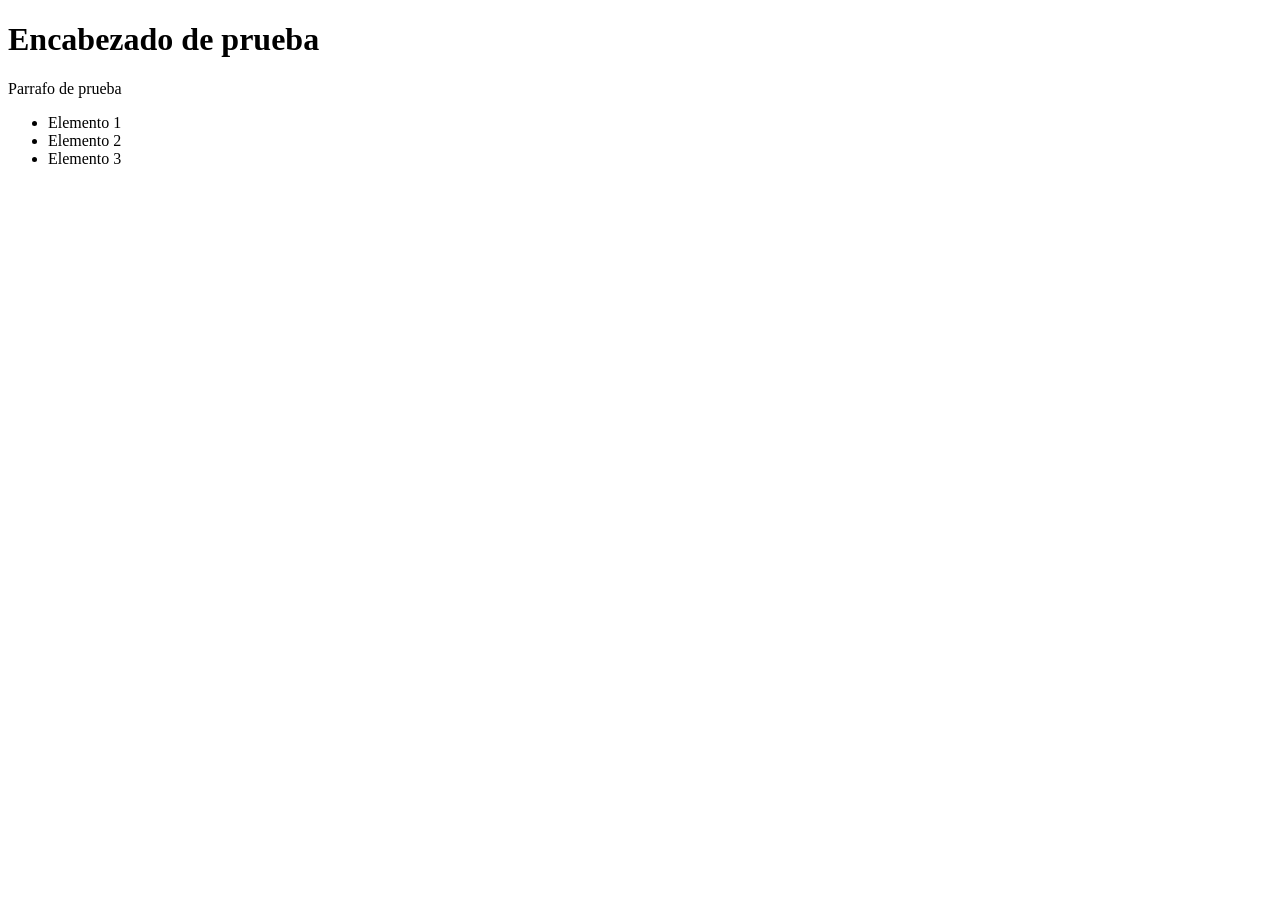
==== index.html @ 1973212e "PRIMERAS actividades sence aula virtual" ====
<!DOCTYPE html>
<html lang="es">
<head>
    <meta charset="UTF-8">
    <meta name="viewport" content="width=device-width, initial-scale=1.0">
    <title>Simple website</title>
    <link rel="stylesheet" href="main.css">
    <base href="">
    <noscript></noscript>
</head>
<body>
    <h1>Encabezado de prueba</h1>
    <p>Parrafo de prueba</p>
    <ul>
        <li>Elemento 1</li>
        <li>Elemento 2</li>
        <li>Elemento 3</li>
    </ul>
</body>
</html>
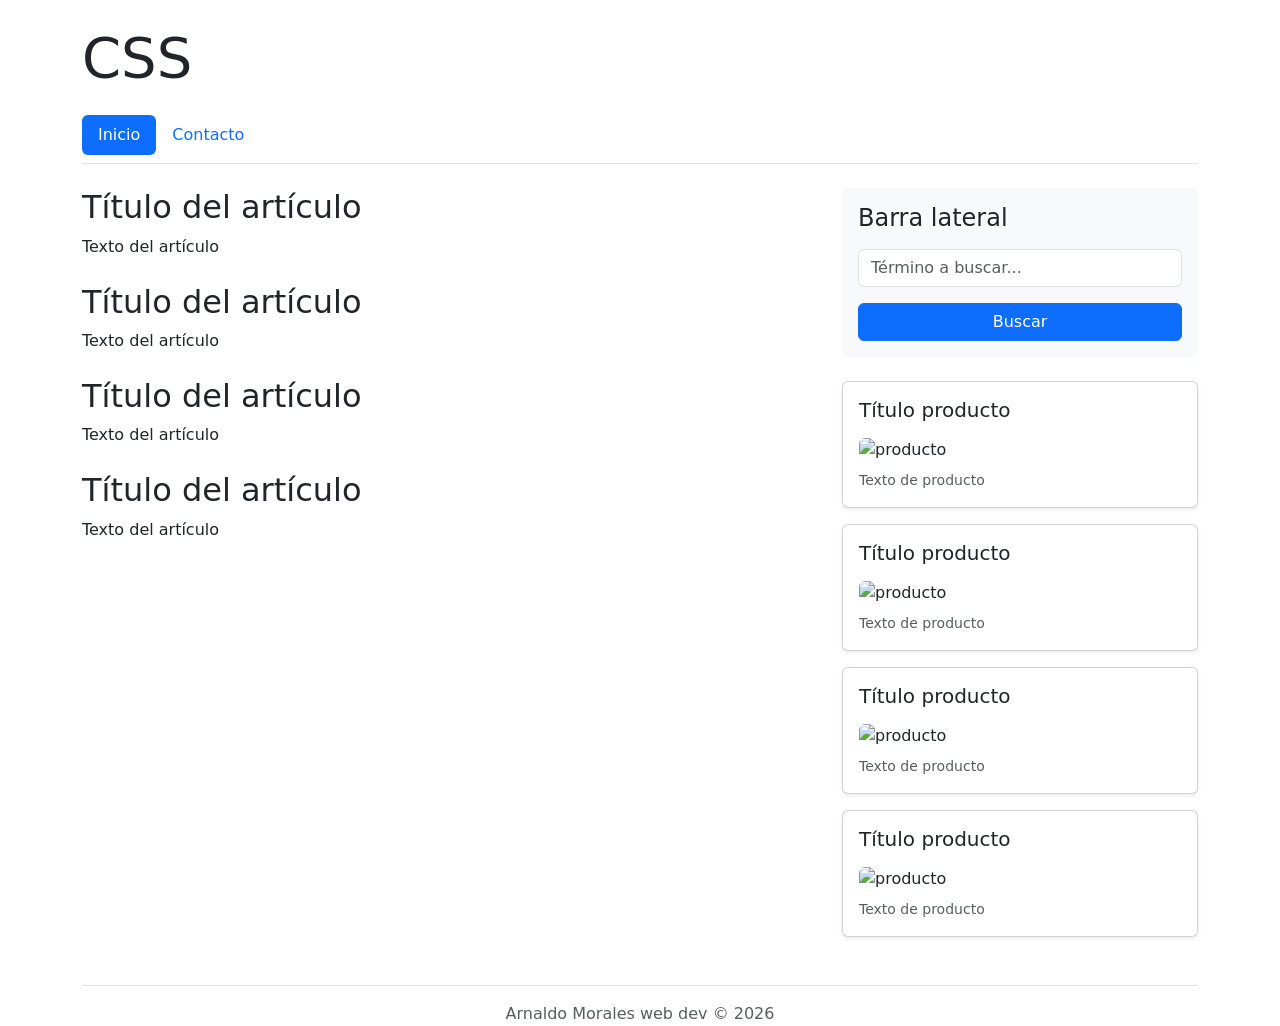
==== commit 9401b44f: "Actividad 3" ====
--- a/index.html
+++ b/index.html
@@ -3,18 +3,94 @@
 <head>
     <meta charset="UTF-8">
     <meta name="viewport" content="width=device-width, initial-scale=1.0">
-    <title>Simple website</title>
-    <link rel="stylesheet" href="main.css">
-    <base href="">
-    <noscript></noscript>
+    <title>Aprendiendo CSS con Bootstrap</title>
+    <link href="https://cdn.jsdelivr.net/npm/bootstrap@5.3.0/dist/css/bootstrap.min.css" rel="stylesheet">
 </head>
 <body>
-    <h1>Encabezado de prueba</h1>
-    <p>Parrafo de prueba</p>
-    <ul>
-        <li>Elemento 1</li>
-        <li>Elemento 2</li>
-        <li>Elemento 3</li>
-    </ul>
+<div class="container mt-4">
+
+    <header class="mb-4 text-center text-md-start">
+        <h1 class="display-4">CSS</h1>
+    </header>
+
+    <nav class="mb-4 border-bottom pb-2">
+        <ul class="nav nav-pills flex-column flex-sm-row">
+            <li class="nav-item">
+                <a class="nav-link active" href="index.html">Inicio</a>
+            </li>
+            <li class="nav-item">
+                <a class="nav-link" href="#">Contacto</a>
+            </li>
+        </ul>
+    </nav>
+
+    <div class="row g-4">
+        <section id="content" class="col-12 col-md-8">
+            <article class="article mb-4">
+                <h2>Título del artículo</h2>
+                <p>Texto del artículo</p>
+            </article>
+
+            <article class="article mb-4">
+                <h2>Título del artículo</h2>
+                <p>Texto del artículo</p>
+            </article>
+
+            <article class="article mb-4">
+                <h2>Título del artículo</h2>
+                <p>Texto del artículo</p>
+            </article>
+
+            <article class="article mb-4">
+                <h2>Título del artículo</h2>
+                <p>Texto del artículo</p>
+            </article>
+        </section>
+
+        <aside class="col-12 col-md-4">
+            <div class="bg-light p-3 rounded mb-4">
+                <h2 class="h4 mb-3">Barra lateral</h2>
+                <form>
+                    <div class="mb-3">
+                        <input type="text" class="form-control" placeholder="Término a buscar...">
+                    </div>
+                    <input type="submit" value="Buscar" class="btn btn-primary w-100">
+                </form>
+            </div>
+
+            <section class="d-flex flex-column gap-3">
+
+                <div class="card p-3 shadow-sm">
+                    <h3 class="h5">Título producto</h3>
+                    <img src="https://via.placeholder.com/150" alt="producto" class="img-fluid rounded my-2">
+                    <p class="mb-0 text-muted small">Texto de producto</p>
+                </div>
+
+                <div class="card p-3 shadow-sm">
+                    <h3 class="h5">Título producto</h3>
+                    <img src="https://via.placeholder.com/150" alt="producto" class="img-fluid rounded my-2">
+                    <p class="mb-0 text-muted small">Texto de producto</p>
+                </div>
+
+                <div class="card p-3 shadow-sm">
+                    <h3 class="h5">Título producto</h3>
+                    <img src="https://via.placeholder.com/150" alt="producto" class="img-fluid rounded my-2">
+                    <p class="mb-0 text-muted small">Texto de producto</p>
+                </div>
+
+                <div class="card p-3 shadow-sm">
+                    <h3 class="h5">Título producto</h3>
+                    <img src="https://via.placeholder.com/150" alt="producto" class="img-fluid rounded my-2">
+                    <p class="mb-0 text-muted small">Texto de producto</p>
+                </div>
+
+            </section>
+        </aside>
+    </div>
+
+    <footer class="mt-5 border-top pt-3 text-center text-muted">
+        Arnaldo Morales web dev &copy; 2026
+    </footer>
+</div>
 </body>
 </html>
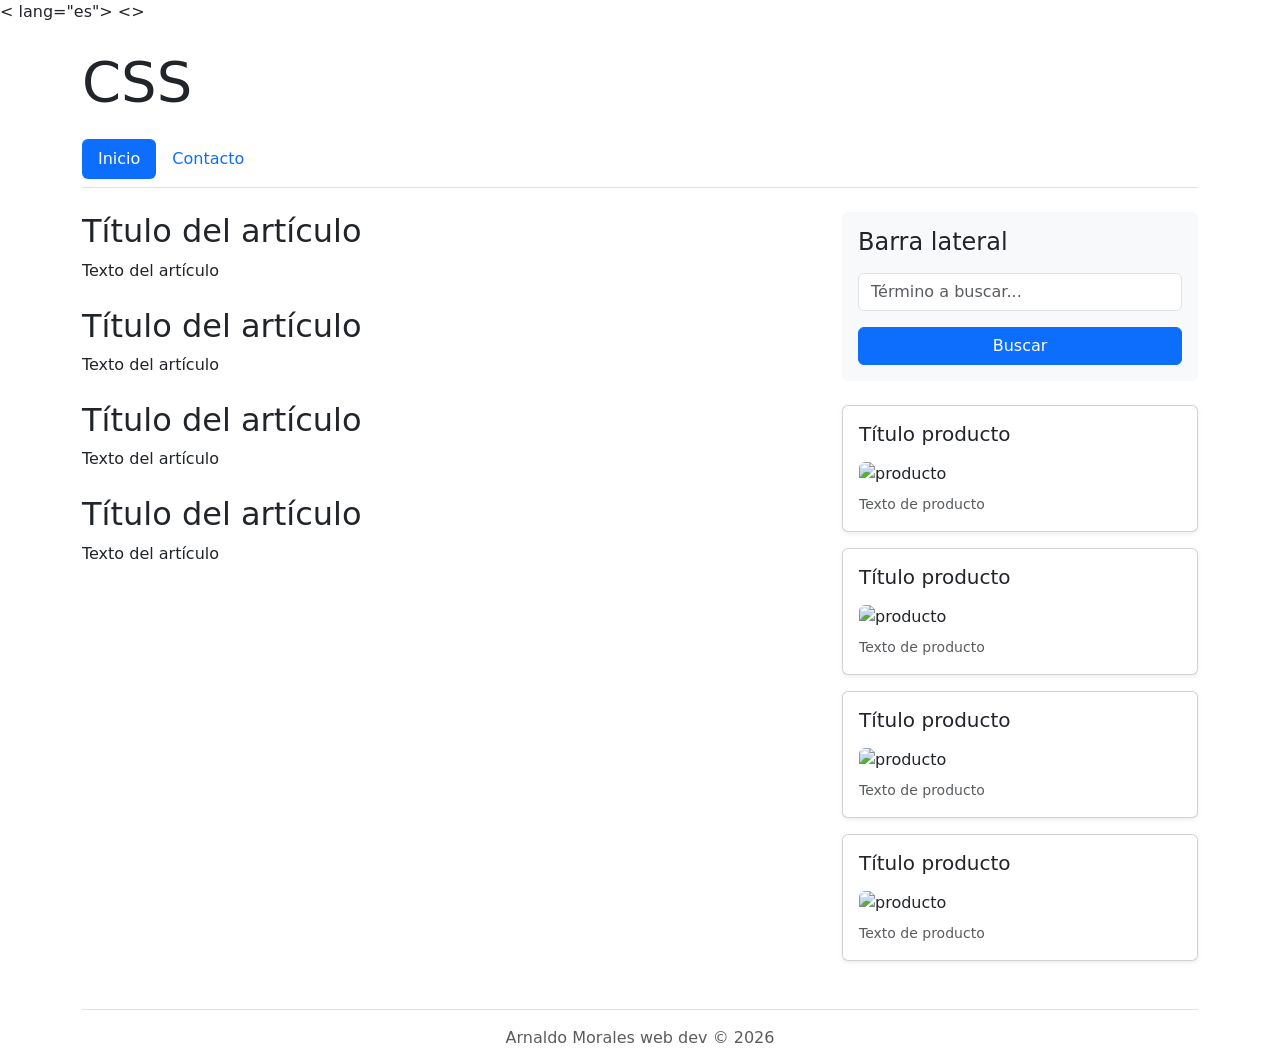
==== commit 9d295e79: "Se agregó el archivo app.js con la funcionalidad de scroll suave" ====
--- a/index.html
+++ b/index.html
@@ -1,12 +1,12 @@
 <!DOCTYPE html>
-<html lang="es">
+< lang="es">
 <head>
     <meta charset="UTF-8">
     <meta name="viewport" content="width=device-width, initial-scale=1.0">
     <title>Aprendiendo CSS con Bootstrap</title>
     <link href="https://cdn.jsdelivr.net/npm/bootstrap@5.3.0/dist/css/bootstrap.min.css" rel="stylesheet">
 </head>
-<body>
+<>
 <div class="container mt-4">
 
     <header class="mb-4 text-center text-md-start">
@@ -91,6 +91,13 @@
     <footer class="mt-5 border-top pt-3 text-center text-muted">
         Arnaldo Morales web dev &copy; 2026
     </footer>
+    
+    <button id="btn-up" class="btn btn-primary position-fixed bottom-0 end-0 m-4" style="display: none; z-index: 1000;" title="Ir arriba">
+        ↑
+    </button>
+
+    <script src="ASSETS/JS/app.js"></script>
+
 </div>
 </body>
 </html>
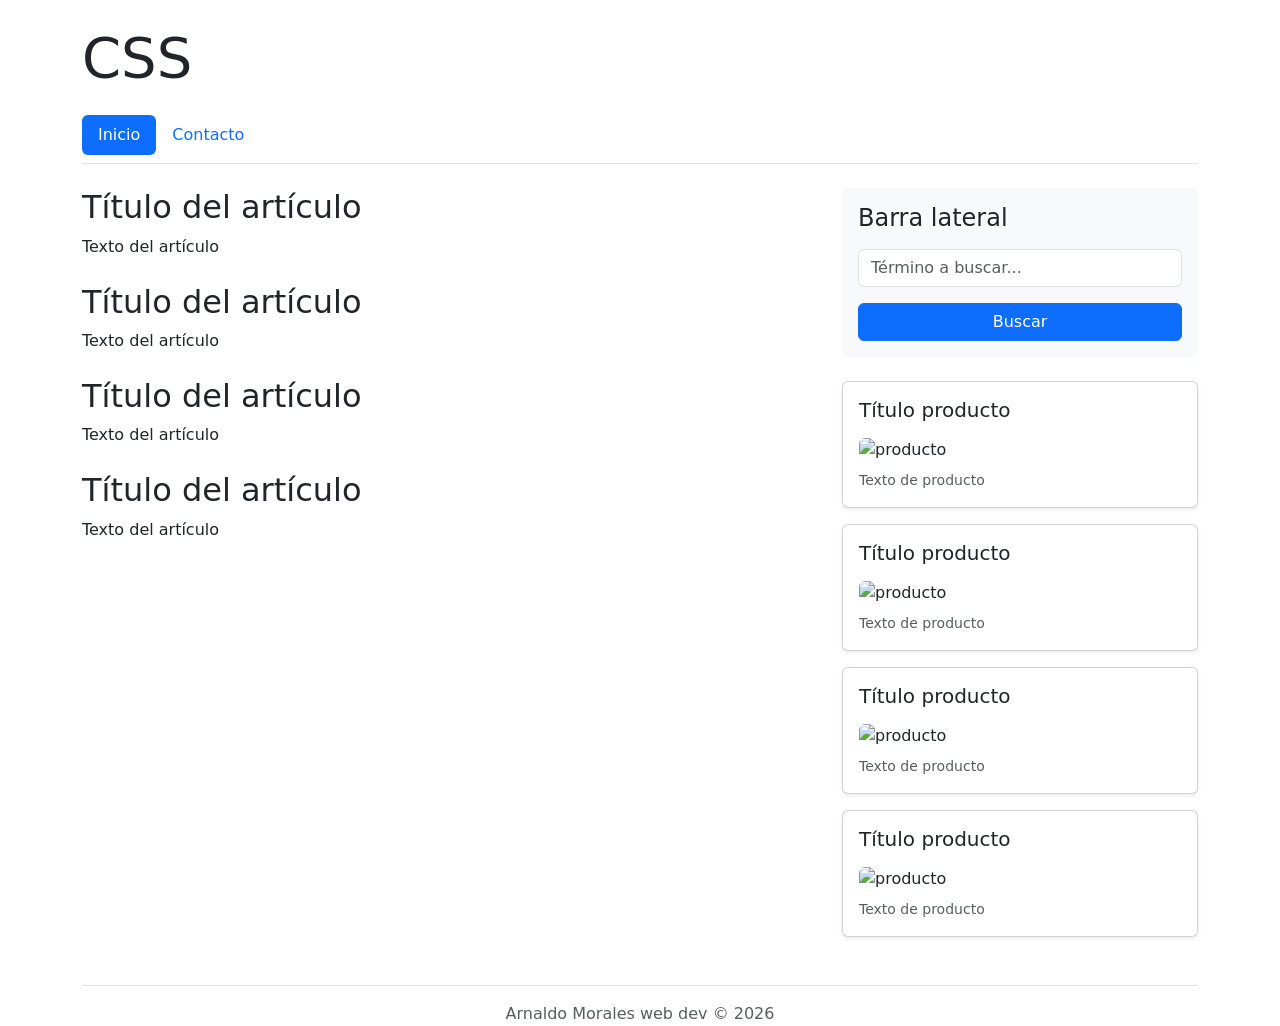
==== commit 4c225560: "aAñadiendo git y comandos al readme" ====
--- a/index.html
+++ b/index.html
@@ -1,12 +1,15 @@
 <!DOCTYPE html>
-< lang="es">
+<html lang="es">
 <head>
     <meta charset="UTF-8">
     <meta name="viewport" content="width=device-width, initial-scale=1.0">
     <title>Aprendiendo CSS con Bootstrap</title>
+    
     <link href="https://cdn.jsdelivr.net/npm/bootstrap@5.3.0/dist/css/bootstrap.min.css" rel="stylesheet">
-</head>
-<>
+    <link href="https://cdn.jsdelivr.net/npm/bootstrap-icons@1.11.1/font/bootstrap-icons.css" rel="stylesheet">
+    
+    </head>
+<body>
 <div class="container mt-4">
 
     <header class="mb-4 text-center text-md-start">
@@ -91,12 +94,14 @@
     <footer class="mt-5 border-top pt-3 text-center text-muted">
         Arnaldo Morales web dev &copy; 2026
     </footer>
-    
+
     <button id="btn-up" class="btn btn-primary position-fixed bottom-0 end-0 m-4" style="display: none; z-index: 1000;" title="Ir arriba">
-        ↑
+        <i class="bi bi-arrow-up-circle fs-4"></i>
     </button>
 
-    <script src="ASSETS/JS/app.js"></script>
+    <script src="assets/js/jquery-3.7.1.min.js" type="text/javascript"></script>
+    
+    <script src="assets/js/app.js"></script>
 
 </div>
 </body>
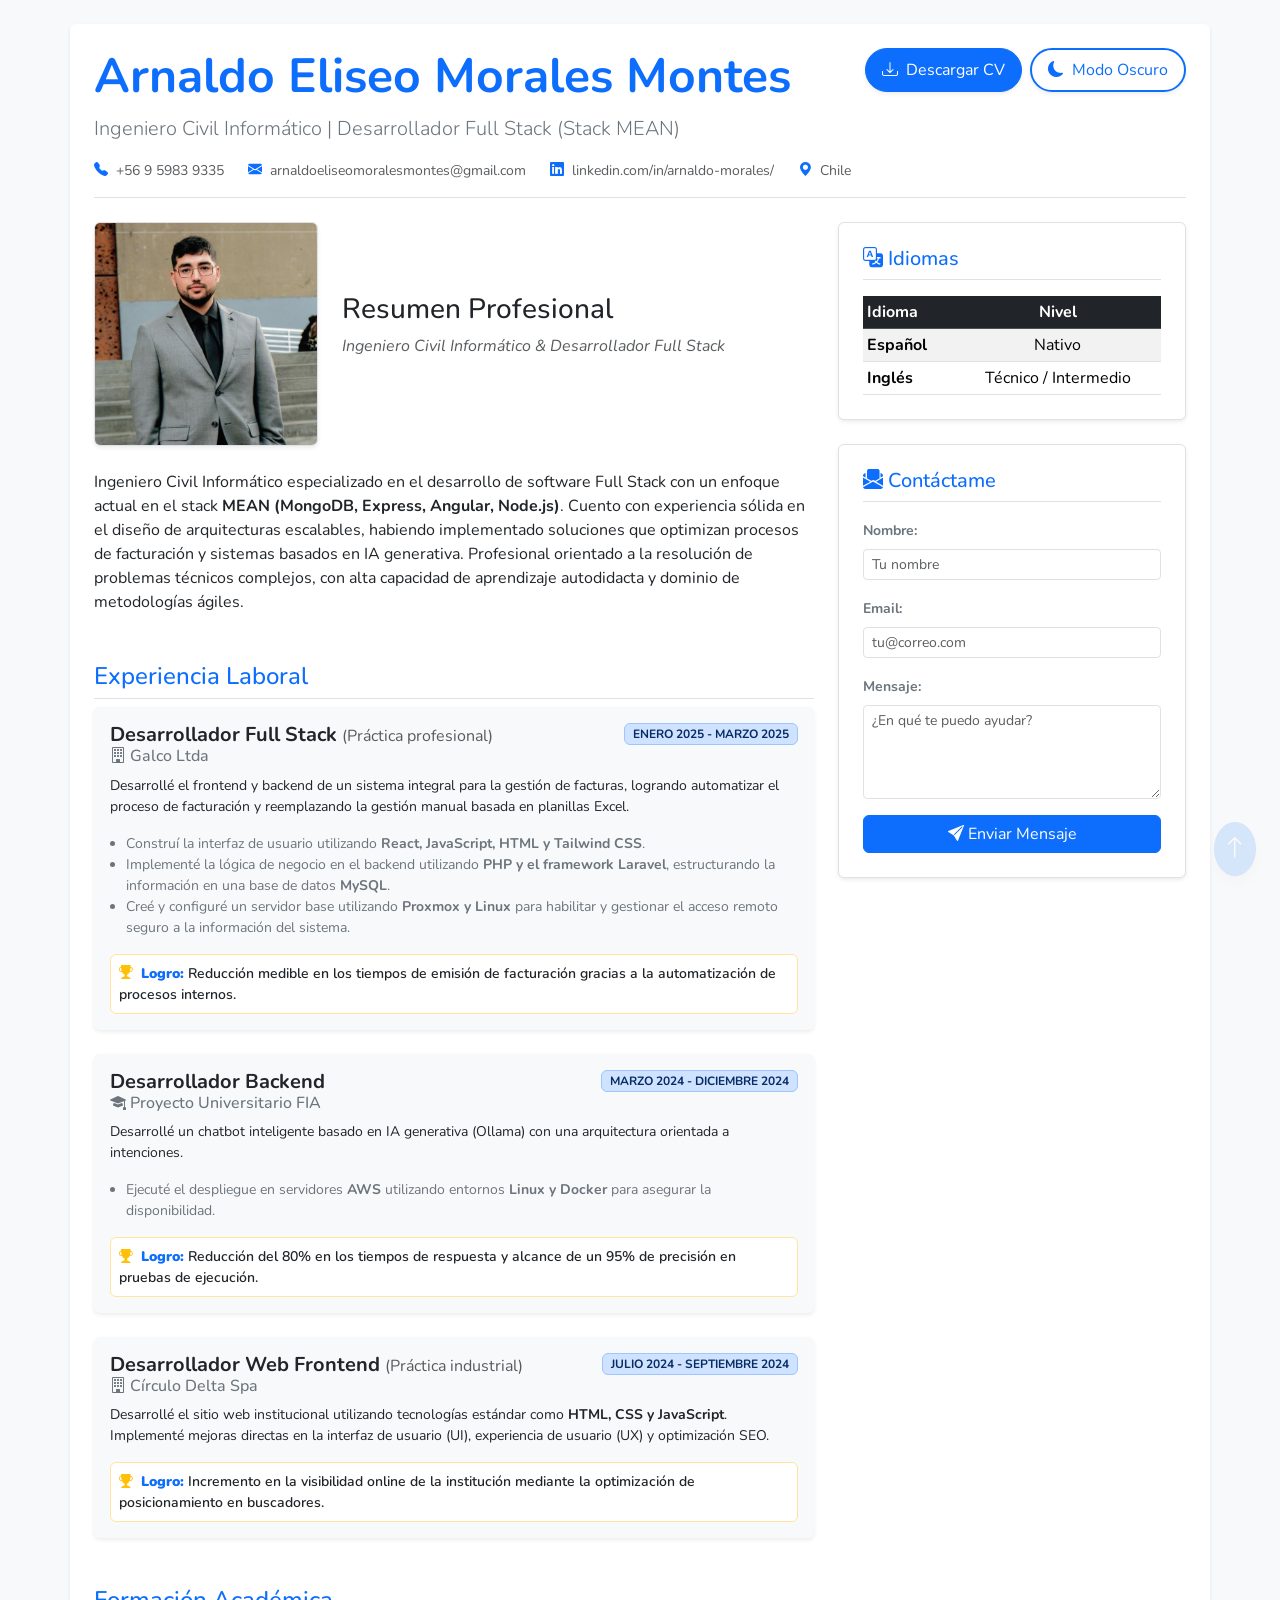
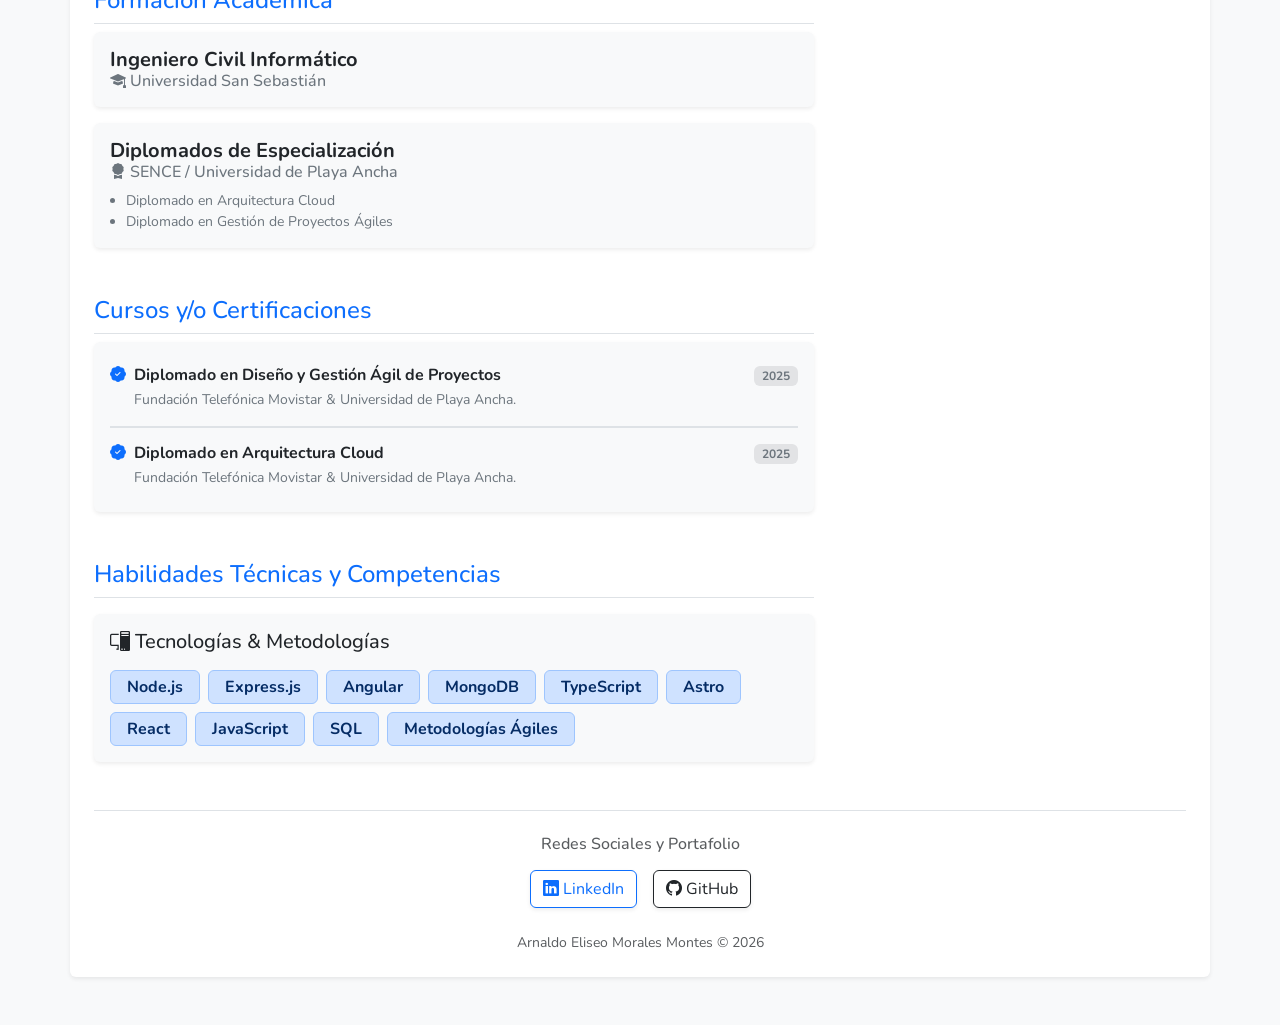
==== commit 903346da: "Modificacion: Version final del CV" ====
--- a/index.html
+++ b/index.html
@@ -1,108 +1,367 @@
 <!DOCTYPE html>
-<html lang="es">
+<html lang="es-LA">
+
 <head>
     <meta charset="UTF-8">
     <meta name="viewport" content="width=device-width, initial-scale=1.0">
-    <title>Aprendiendo CSS con Bootstrap</title>
-    
+    <title>CV Online - Arnaldo Morales</title>
+
     <link href="https://cdn.jsdelivr.net/npm/bootstrap@5.3.0/dist/css/bootstrap.min.css" rel="stylesheet">
     <link href="https://cdn.jsdelivr.net/npm/bootstrap-icons@1.11.1/font/bootstrap-icons.css" rel="stylesheet">
-    
-    </head>
-<body>
-<div class="container mt-4">
-
-    <header class="mb-4 text-center text-md-start">
-        <h1 class="display-4">CSS</h1>
-    </header>
-
-    <nav class="mb-4 border-bottom pb-2">
-        <ul class="nav nav-pills flex-column flex-sm-row">
-            <li class="nav-item">
-                <a class="nav-link active" href="index.html">Inicio</a>
-            </li>
-            <li class="nav-item">
-                <a class="nav-link" href="#">Contacto</a>
-            </li>
-        </ul>
-    </nav>
-
-    <div class="row g-4">
-        <section id="content" class="col-12 col-md-8">
-            <article class="article mb-4">
-                <h2>Título del artículo</h2>
-                <p>Texto del artículo</p>
-            </article>
-
-            <article class="article mb-4">
-                <h2>Título del artículo</h2>
-                <p>Texto del artículo</p>
-            </article>
-
-            <article class="article mb-4">
-                <h2>Título del artículo</h2>
-                <p>Texto del artículo</p>
-            </article>
-
-            <article class="article mb-4">
-                <h2>Título del artículo</h2>
-                <p>Texto del artículo</p>
-            </article>
-        </section>
-
-        <aside class="col-12 col-md-4">
-            <div class="bg-light p-3 rounded mb-4">
-                <h2 class="h4 mb-3">Barra lateral</h2>
-                <form>
-                    <div class="mb-3">
-                        <input type="text" class="form-control" placeholder="Término a buscar...">
-                    </div>
-                    <input type="submit" value="Buscar" class="btn btn-primary w-100">
-                </form>
+    <link rel="preconnect" href="https://fonts.googleapis.com">
+    <link rel="preconnect" href="https://fonts.gstatic.com" crossorigin>
+    <link href="https://fonts.googleapis.com/css2?family=Nunito:ital,wght@0,200..1000;1,200..1000&display=swap"
+        rel="stylesheet">
+    <link href="assets/estilos/main.css" rel="stylesheet">
+</head>
+
+<body style="font-family: 'Nunito', sans-serif;" class="bg-light">
+
+    <div class="container mt-4 mb-5 p-4 bg-white shadow-sm rounded">
+
+        <header class="mb-4 border-bottom pb-3">
+            <div
+                class="d-flex flex-column flex-md-row justify-content-between align-items-center align-items-md-start gap-3 mb-3">
+                <div class="text-center text-md-start">
+                    <h1 class="display-5 text-primary fw-bold">Arnaldo Eliseo Morales Montes</h1>
+                    <p class="lead text-secondary mb-0">Ingeniero Civil Informático | Desarrollador Full Stack (Stack
+                        MEAN)</p>
+                </div>
+                <div class="text-center text-md-end d-flex gap-2 justify-content-center justify-content-md-end flex-wrap">
+                    <button id="download-cv"
+                        class="btn btn-primary d-flex align-items-center gap-2 px-3 py-2 rounded-pill shadow-sm"
+                        aria-label="Descargar CV">
+                        <i class="bi bi-download"></i>
+                        <span>Descargar CV</span>
+                    </button>
+                    <button id="theme-toggle"
+                        class="btn btn-outline-primary d-flex align-items-center gap-2 px-3 py-2 rounded-pill shadow-sm"
+                        aria-label="Toggle theme">
+                        <i class="bi bi-moon-fill theme-icon"></i>
+                        <span class="theme-text">Modo Oscuro</span>
+                    </button>
+                </div>
             </div>
-
-            <section class="d-flex flex-column gap-3">
-
-                <div class="card p-3 shadow-sm">
-                    <h3 class="h5">Título producto</h3>
-                    <img src="https://via.placeholder.com/150" alt="producto" class="img-fluid rounded my-2">
-                    <p class="mb-0 text-muted small">Texto de producto</p>
+            <div class="d-flex flex-wrap justify-content-center justify-content-md-start gap-3 text-muted small">
+                <span class="me-2"><i class="bi bi-telephone-fill text-primary me-1"></i> <a href="tel:+56959839335"
+                        class="text-decoration-none text-muted">+56 9 5983 9335</a></span>
+                <span class="me-2"><i class="bi bi-envelope-fill text-primary me-1"></i> <a
+                        href="mailto:arnaldoeliseomoralesmontes@gmail.com"
+                        class="text-decoration-none text-muted">arnaldoeliseomoralesmontes@gmail.com</a></span>
+                <span class="me-2"><i class="bi bi-linkedin text-primary me-1"></i> <a
+                        href="https://linkedin.com/in/arnaldo-morales/" target="_blank"
+                        class="text-decoration-none text-muted">linkedin.com/in/arnaldo-morales/</a></span>
+                <span><i class="bi bi-geo-alt-fill text-primary me-1"></i> Chile</span>
+            </div>
+        </header>
+
+        <div class="row g-4">
+
+            <main class="col-12 col-md-8">
+
+                <section id="principal" class="mb-5">
+                    <div class="row align-items-center mb-4">
+                        <div class="col-12 col-sm-4 text-center text-sm-start mb-3 mb-sm-0">
+                            <img src="/assets/img/file.png" alt="Arnaldo Morales"
+                                class="img-fluid rounded shadow-sm border">
+                        </div>
+                        <div class="col-12 col-sm-8">
+                            <h2 class="h3">Resumen Profesional</h2>
+                            <p class="text-muted fst-italic">Ingeniero Civil Informático & Desarrollador Full Stack</p>
+                        </div>
+                    </div>
+
+                    <p class="text-justify">
+                        Ingeniero Civil Informático especializado en el desarrollo de software Full Stack con un enfoque
+                        actual en el stack <strong>MEAN (MongoDB, Express, Angular, Node.js)</strong>. Cuento con
+                        experiencia sólida en el diseño de arquitecturas escalables, habiendo implementado soluciones
+                        que optimizan procesos de facturación y sistemas basados en IA generativa. Profesional orientado
+                        a la resolución de problemas técnicos complejos, con alta capacidad de aprendizaje autodidacta y
+                        dominio de metodologías ágiles.
+                    </p>
+
+                </section>
+
+                <section id="experiencia" class="mb-5">
+                    <h2 class="h4 border-bottom pb-2 text-primary">Experiencia Laboral</h2>
+
+                    <div class="card mb-4 shadow-sm border-0 bg-light">
+                        <div class="card-body">
+                            <div class="d-flex justify-content-between align-items-start flex-wrap mb-2">
+                                <div>
+                                    <h3 class="h5 card-title mb-1 fw-bold">Desarrollador Full Stack <span
+                                            class="text-muted fs-6 fw-normal">(Práctica profesional)</span></h3>
+                                    <h6 class="card-subtitle text-secondary"><i class="bi bi-building"></i> Galco Ltda
+                                    </h6>
+                                </div>
+                                <span
+                                    class="badge bg-primary-subtle text-primary-emphasis px-2 py-1 mt-1 mt-sm-0 border border-primary-subtle">ENERO
+                                    2025 - MARZO 2025</span>
+                            </div>
+                            <p class="card-text small text-dark">
+                                Desarrollé el frontend y backend de un sistema integral para la gestión de facturas,
+                                logrando automatizar el proceso de facturación y reemplazando la gestión manual basada
+                                en planillas Excel.
+                            </p>
+                            <ul class="card-text small ps-3 text-secondary">
+                                <li>Construí la interfaz de usuario utilizando <strong>React, JavaScript, HTML y
+                                        Tailwind CSS</strong>.</li>
+                                <li>Implementé la lógica de negocio en el backend utilizando <strong>PHP y el framework
+                                        Laravel</strong>, estructurando la información en una base de datos
+                                     <strong>MySQL</strong>.
+                                </li>
+                                <li>Creé y configuré un servidor base utilizando <strong>Proxmox y Linux</strong> para
+                                    habilitar y gestionar el acceso remoto seguro a la información del sistema.</li>
+                            </ul>
+                            <div
+                                class="mt-2 p-2 bg-white rounded border border-warning-subtle text-dark small fw-semibold">
+                                <i class="bi bi-trophy-fill text-warning me-1"></i> <strong
+                                    class="text-primary">Logro:</strong> Reducción medible en los tiempos de emisión de
+                                facturación gracias a la automatización de procesos internos.
+                            </div>
+                        </div>
+                    </div>
+
+                    <div class="card mb-4 shadow-sm border-0 bg-light">
+                        <div class="card-body">
+                            <div class="d-flex justify-content-between align-items-start flex-wrap mb-2">
+                                <div>
+                                    <h3 class="h5 card-title mb-1 fw-bold">Desarrollador Backend</h3>
+                                    <h6 class="card-subtitle text-secondary"><i class="bi bi-mortarboard-fill"></i>
+                                        Proyecto Universitario FIA</h6>
+                                </div>
+                                <span
+                                    class="badge bg-primary-subtle text-primary-emphasis px-2 py-1 mt-1 mt-sm-0 border border-primary-subtle">MARZO
+                                    2024 - DICIEMBRE 2024</span>
+                            </div>
+                            <p class="card-text small text-dark">
+                                Desarrollé un chatbot inteligente basado en IA generativa (Ollama) con una arquitectura
+                                orientada a intenciones.
+                            </p>
+                            <ul class="card-text small ps-3 text-secondary">
+                                <li>Ejecuté el despliegue en servidores <strong>AWS</strong> utilizando entornos
+                                    <strong>Linux y Docker</strong> para asegurar la disponibilidad.
+                                </li>
+                            </ul>
+                            <div
+                                class="mt-2 p-2 bg-white rounded border border-warning-subtle text-dark small fw-semibold">
+                                <i class="bi bi-trophy-fill text-warning me-1"></i> <strong
+                                    class="text-primary">Logro:</strong> Reducción del 80% en los tiempos de respuesta y
+                                alcance de un 95% de precisión en pruebas de ejecución.
+                            </div>
+                        </div>
+                    </div>
+
+                    <div class="card mb-3 shadow-sm border-0 bg-light">
+                        <div class="card-body">
+                            <div class="d-flex justify-content-between align-items-start flex-wrap mb-2">
+                                <div>
+                                    <h3 class="h5 card-title mb-1 fw-bold">Desarrollador Web Frontend <span
+                                            class="text-muted fs-6 fw-normal">(Práctica industrial)</span></h3>
+                                    <h6 class="card-subtitle text-secondary"><i class="bi bi-building"></i> Círculo
+                                        Delta Spa</h6>
+                                </div>
+                                <span
+                                    class="badge bg-primary-subtle text-primary-emphasis px-2 py-1 mt-1 mt-sm-0 border border-primary-subtle">JULIO
+                                    2024 - SEPTIEMBRE 2024</span>
+                            </div>
+                            <p class="card-text small text-dark">
+                                Desarrollé el sitio web institucional utilizando tecnologías estándar como <strong>HTML,
+                                    CSS y JavaScript</strong>. Implementé mejoras directas en la interfaz de usuario
+                                (UI), experiencia de usuario (UX) y optimización SEO.
+                            </p>
+                            <div
+                                class="mt-2 p-2 bg-white rounded border border-warning-subtle text-dark small fw-semibold">
+                                <i class="bi bi-trophy-fill text-warning me-1"></i> <strong
+                                    class="text-primary">Logro:</strong> Incremento en la visibilidad online de la
+                                institución mediante la optimización de posicionamiento en buscadores.
+                            </div>
+                        </div>
+                    </div>
+                </section>
+
+                <section id="estudios" class="mb-5">
+                    <h2 class="h4 border-bottom pb-2 text-primary">Formación Académica</h2>
+
+                    <div class="card mb-3 shadow-sm border-0 bg-light">
+                        <div class="card-body">
+                            <div class="d-flex justify-content-between align-items-start flex-wrap">
+                                <div>
+                                    <h3 class="h5 card-title mb-1 fw-bold">Ingeniero Civil Informático</h3>
+                                    <h6 class="card-subtitle text-secondary"><i class="bi bi-mortarboard-fill"></i>
+                                        Universidad San Sebastián</h6>
+                                </div>
+                            </div>
+                        </div>
+                    </div>
+
+                    <div class="card mb-3 shadow-sm border-0 bg-light">
+                        <div class="card-body">
+                            <div class="d-flex justify-content-between align-items-start flex-wrap mb-2">
+                                <div>
+                                    <h3 class="h5 card-title mb-1 fw-bold">Diplomados de Especialización</h3>
+                                    <h6 class="card-subtitle text-secondary"><i class="bi bi-award-fill"></i> SENCE /
+                                        Universidad de Playa Ancha</h6>
+                                </div>
+                            </div>
+                            <ul class="card-text small ps-3 text-secondary mb-0">
+                                <li>Diplomado en Arquitectura Cloud</li>
+                                <li>Diplomado en Gestión de Proyectos Ágiles</li>
+                            </ul>
+                        </div>
+                    </div>
+                </section>
+
+                <section id="certificaciones" class="mb-5">
+                    <h2 class="h4 border-bottom pb-2 text-primary">Cursos y/o Certificaciones</h2>
+                    <div class="card shadow-sm border-0 bg-light">
+                        <div class="card-body py-2">
+                            <ul class="list-group list-group-flush bg-transparent">
+                                <li class="list-group-item bg-transparent px-0 py-3">
+                                    <div class="d-flex w-100 justify-content-between align-items-start flex-wrap">
+                                        <h6 class="mb-1 fw-bold text-dark"><i
+                                                class="bi bi-patch-check-fill text-primary me-2"></i>Diplomado en Diseño
+                                            y Gestión Ágil de Proyectos</h6>
+                                        <span
+                                            class="badge bg-secondary-subtle text-secondary px-2 py-1 small">2025</span>
+                                    </div>
+                                    <p class="mb-0 small text-secondary ps-4">Fundación Telefónica Movistar &
+                                        Universidad de Playa Ancha.</p>
+                                </li>
+                                <li class="list-group-item bg-transparent px-0 py-3 border-top">
+                                    <div class="d-flex w-100 justify-content-between align-items-start flex-wrap">
+                                        <h6 class="mb-1 fw-bold text-dark"><i
+                                                class="bi bi-patch-check-fill text-primary me-2"></i>Diplomado en
+                                            Arquitectura Cloud</h6>
+                                        <span
+                                            class="badge bg-secondary-subtle text-secondary px-2 py-1 small">2025</span>
+                                    </div>
+                                    <p class="mb-0 small text-secondary ps-4">Fundación Telefónica Movistar &
+                                        Universidad de Playa Ancha.</p>
+                                </li>
+                            </ul>
+                        </div>
+                    </div>
+                </section>
+
+                <section id="habilidades" class="mb-4">
+                    <h2 class="h4 border-bottom pb-2 text-primary">Habilidades Técnicas y Competencias</h2>
+                    <div class="card shadow-sm border-0 bg-light mt-3">
+                        <div class="card-body">
+                            <h3 class="h5 mb-3"><i class="bi bi-pc-display"></i> Tecnologías & Metodologías</h3>
+                            <div class="d-flex flex-wrap gap-2">
+                                <span
+                                    class="badge bg-primary-subtle text-primary-emphasis fs-6 py-2 px-3 border border-primary-subtle">Node.js</span>
+                                <span
+                                    class="badge bg-primary-subtle text-primary-emphasis fs-6 py-2 px-3 border border-primary-subtle">Express.js</span>
+                                <span
+                                    class="badge bg-primary-subtle text-primary-emphasis fs-6 py-2 px-3 border border-primary-subtle">Angular</span>
+                                <span
+                                    class="badge bg-primary-subtle text-primary-emphasis fs-6 py-2 px-3 border border-primary-subtle">MongoDB</span>
+                                <span
+                                    class="badge bg-primary-subtle text-primary-emphasis fs-6 py-2 px-3 border border-primary-subtle">TypeScript</span>
+                                <span
+                                    class="badge bg-primary-subtle text-primary-emphasis fs-6 py-2 px-3 border border-primary-subtle">Astro</span>
+                                <span
+                                    class="badge bg-primary-subtle text-primary-emphasis fs-6 py-2 px-3 border border-primary-subtle">React</span>
+                                <span
+                                    class="badge bg-primary-subtle text-primary-emphasis fs-6 py-2 px-3 border border-primary-subtle">JavaScript</span>
+                                <span
+                                    class="badge bg-primary-subtle text-primary-emphasis fs-6 py-2 px-3 border border-primary-subtle">SQL</span>
+                                <span
+                                    class="badge bg-primary-subtle text-primary-emphasis fs-6 py-2 px-3 border border-primary-subtle">Metodologías
+                                    Ágiles</span>
+                            </div>
+                        </div>
+                    </div>
+                </section>
+
+            </main>
+
+            <aside class="col-12 col-md-4">
+                <div class="bg-white p-4 rounded mb-4 shadow-sm border">
+                    <h3 class="h5 border-bottom pb-2 mb-3 text-primary"><i class="bi bi-translate"></i> Idiomas</h3>
+                    <div class="table-responsive">
+                        <table
+                            class="table table-sm table-striped table-hover align-middle text-center text-nowrap mb-0">
+                            <thead class="table-dark">
+                                <tr>
+                                    <th class="text-start">Idioma</th>
+                                    <th>Nivel</th>
+                                </tr>
+                            </thead>
+                            <tbody>
+                                <tr>
+                                    <td class="text-start fw-bold">Español</td>
+                                    <td>Nativo</td>
+                                </tr>
+                                <tr>
+                                    <td class="text-start fw-bold">Inglés</td>
+                                    <td>Técnico / Intermedio</td>
+                                </tr>
+                            </tbody>
+                        </table>
+                    </div>
                 </div>
 
-                <div class="card p-3 shadow-sm">
-                    <h3 class="h5">Título producto</h3>
-                    <img src="https://via.placeholder.com/150" alt="producto" class="img-fluid rounded my-2">
-                    <p class="mb-0 text-muted small">Texto de producto</p>
+                <div class="bg-white p-4 rounded mb-4 shadow-sm border">
+                    <h3 class="h5 border-bottom pb-2 mb-3 text-primary"><i class="bi bi-envelope-paper-fill"></i>
+                        Contáctame</h3>
+                    <form action="gracias.html" method="GET" class="needs-validation" novalidate>
+                        <div class="mb-3">
+                            <label class="form-label fw-bold small text-secondary">Nombre:</label>
+                            <input type="text" name="nombre" class="form-control form-control-sm"
+                                placeholder="Tu nombre" required>
+                            <div class="invalid-feedback">
+                                Por favor, ingresa tu nombre.
+                            </div>
+                        </div>
+                        <div class="mb-3">
+                            <label class="form-label fw-bold small text-secondary">Email:</label>
+                            <input type="email" name="email" class="form-control form-control-sm"
+                                placeholder="tu@correo.com" required>
+                            <div class="invalid-feedback">
+                                Por favor, ingresa un correo electrónico válido.
+                            </div>
+                        </div>
+                        <div class="mb-3">
+                            <label class="form-label fw-bold small text-secondary">Mensaje:</label>
+                            <textarea name="mensaje" class="form-control form-control-sm" rows="4"
+                                placeholder="¿En qué te puedo ayudar?" required></textarea>
+                            <div class="invalid-feedback">
+                                Por favor, ingresa tu mensaje.
+                            </div>
+                        </div>
+                        <button name="enviar" type="submit" class="btn btn-primary w-100"><i
+                                class="bi bi-send-fill"></i>
+                            Enviar Mensaje</button>
+                    </form>
                 </div>
 
-                <div class="card p-3 shadow-sm">
-                    <h3 class="h5">Título producto</h3>
-                    <img src="https://via.placeholder.com/150" alt="producto" class="img-fluid rounded my-2">
-                    <p class="mb-0 text-muted small">Texto de producto</p>
-                </div>
-
-                <div class="card p-3 shadow-sm">
-                    <h3 class="h5">Título producto</h3>
-                    <img src="https://via.placeholder.com/150" alt="producto" class="img-fluid rounded my-2">
-                    <p class="mb-0 text-muted small">Texto de producto</p>
-                </div>
-
-            </section>
-        </aside>
+            </aside>
+        </div>
+
+        <footer class="mt-4 border-top pt-4 text-center text-muted">
+            <h4 class="h6 mb-3">Redes Sociales y Portafolio</h4>
+            <div class="d-flex justify-content-center gap-3 mb-4">
+                <a href="https://www.linkedin.com/in/arnaldo-morales/" target="_blank"
+                    class="btn btn-outline-primary shadow-sm">
+                    <i class="bi bi-linkedin"></i> LinkedIn
+                </a>
+                <a href="https://github.com/ItsBrutt" target="_blank" class="btn btn-outline-dark shadow-sm">
+                    <i class="bi bi-github"></i> GitHub
+                </a>
+            </div>
+            <p class="small mb-0">Arnaldo Eliseo Morales Montes &copy; 2026</p>
+        </footer>
+        <button id="btn-up" class="btn btn-primary position-fixed bottom-0 end-0 m-4 rounded-circle p-2 shadow"
+            style="display: none; z-index: 1000;" title="Ir arriba">
+            <i class="bi bi-arrow-up fs-4"></i>
+        </button>
+        <script src="assets/JS/jquery-4.0.0.min.js" type="text/javascript"></script>
+        <script src="assets/JS/app.js"></script>
+
     </div>
-
-    <footer class="mt-5 border-top pt-3 text-center text-muted">
-        Arnaldo Morales web dev &copy; 2026
-    </footer>
-
-    <button id="btn-up" class="btn btn-primary position-fixed bottom-0 end-0 m-4" style="display: none; z-index: 1000;" title="Ir arriba">
-        <i class="bi bi-arrow-up-circle fs-4"></i>
-    </button>
-
-    <script src="assets/js/jquery-3.7.1.min.js" type="text/javascript"></script>
-    
-    <script src="assets/js/app.js"></script>
-
-</div>
 </body>
+
 </html>
--- a/assets/estilos/main.css
+++ b/assets/estilos/main.css
@@ -0,0 +1,156 @@
+html,
+body {
+    font-family: 'Nunito', sans-serif;
+}
+
+/* Transiciones de la página */
+.theme-transitioning,
+.theme-transitioning * {
+    transition: background-color 0.4s cubic-bezier(0.4, 0, 0.2, 1),
+        color 0.4s cubic-bezier(0.4, 0, 0.2, 1),
+        border-color 0.4s cubic-bezier(0.4, 0, 0.2, 1),
+        box-shadow 0.4s cubic-bezier(0.4, 0, 0.2, 1) !important;
+}
+
+/* Botón conmutador del tema */
+#theme-toggle {
+    transition: all 0.3s cubic-bezier(0.4, 0, 0.2, 1);
+    border-width: 2px;
+}
+
+#theme-toggle:hover {
+    transform: translateY(-2px);
+    box-shadow: 0 4px 15px rgba(13, 110, 253, 0.25);
+}
+
+#theme-toggle:active {
+    transform: translateY(0);
+}
+
+#theme-toggle .theme-icon {
+    display: inline-block;
+    transition: transform 0.5s cubic-bezier(0.4, 0, 0.2, 1);
+}
+
+/* Animación del sol en modo oscuro */
+[data-bs-theme="dark"] #theme-toggle .bi-sun-fill {
+    animation: rotate-sun 15s linear infinite;
+}
+
+@keyframes rotate-sun {
+    from {
+        transform: rotate(0deg);
+    }
+
+    to {
+        transform: rotate(360deg);
+    }
+}
+
+/* Ajustes para Modo Oscuro en Bootstrap */
+[data-bs-theme="dark"] body {
+    background-color: #0f172a !important;
+}
+
+[data-bs-theme="dark"] .container.bg-white {
+    background-color: #1e293b !important;
+    color: #f8fafc !important;
+    box-shadow: 0 10px 15px -3px rgba(0, 0, 0, 0.3), 0 4px 6px -4px rgba(0, 0, 0, 0.3) !important;
+}
+
+[data-bs-theme="dark"] .bg-white {
+    background-color: #1e293b !important;
+    color: #f8fafc !important;
+}
+
+[data-bs-theme="dark"] .bg-light {
+    background-color: #334155 !important;
+    color: #f8fafc !important;
+}
+
+[data-bs-theme="dark"] .card.bg-light {
+    background-color: #1e293b !important;
+    border: 1px solid #334155 !important;
+}
+
+[data-bs-theme="dark"] .text-dark {
+    color: #f1f5f9 !important;
+}
+
+[data-bs-theme="dark"] .text-secondary {
+    color: #94a3b8 !important;
+}
+
+[data-bs-theme="dark"] .text-muted {
+    color: #94a3b8 !important;
+}
+
+[data-bs-theme="dark"] .text-muted.text-decoration-none {
+    color: #cbd5e1 !important;
+}
+
+[data-bs-theme="dark"] .border {
+    border-color: #334155 !important;
+}
+
+[data-bs-theme="dark"] .border-bottom {
+    border-color: #334155 !important;
+}
+
+[data-bs-theme="dark"] .border-top {
+    border-color: #334155 !important;
+}
+
+[data-bs-theme="dark"] .border-warning-subtle {
+    border-color: rgba(234, 179, 8, 0.3) !important;
+}
+
+[data-bs-theme="dark"] .bg-white.border-warning-subtle {
+    background-color: rgba(234, 179, 8, 0.05) !important;
+}
+
+[data-bs-theme="dark"] .table-striped>tbody>tr:nth-of-type(odd)>* {
+    --bs-table-color-type: #f8fafc;
+    --bs-table-bg-type: rgba(255, 255, 255, 0.03);
+}
+
+[data-bs-theme="dark"] .table {
+    --bs-table-color: #f8fafc;
+    --bs-table-bg: #1e293b;
+    border-color: #334155;
+}
+
+[data-bs-theme="dark"] .table-dark {
+    --bs-table-bg: #0f172a;
+    --bs-table-border-color: #334155;
+}
+
+[data-bs-theme="dark"] input,
+[data-bs-theme="dark"] textarea {
+    background-color: #0f172a !important;
+    border-color: #334155 !important;
+    color: #f8fafc !important;
+}
+
+[data-bs-theme="dark"] input:focus,
+[data-bs-theme="dark"] textarea:focus {
+    background-color: #0f172a !important;
+    color: #f8fafc !important;
+    border-color: #3b82f6 !important;
+    box-shadow: 0 0 0 0.25rem rgba(59, 130, 246, 0.25) !important;
+}
+
+[data-bs-theme="dark"] input::placeholder,
+[data-bs-theme="dark"] textarea::placeholder {
+    color: #64748b !important;
+}
+
+[data-bs-theme="dark"] .btn-outline-dark {
+    color: #f8fafc;
+    border-color: #f8fafc;
+}
+
+[data-bs-theme="dark"] .btn-outline-dark:hover {
+    background-color: #f8fafc;
+    color: #0f172a;
+}
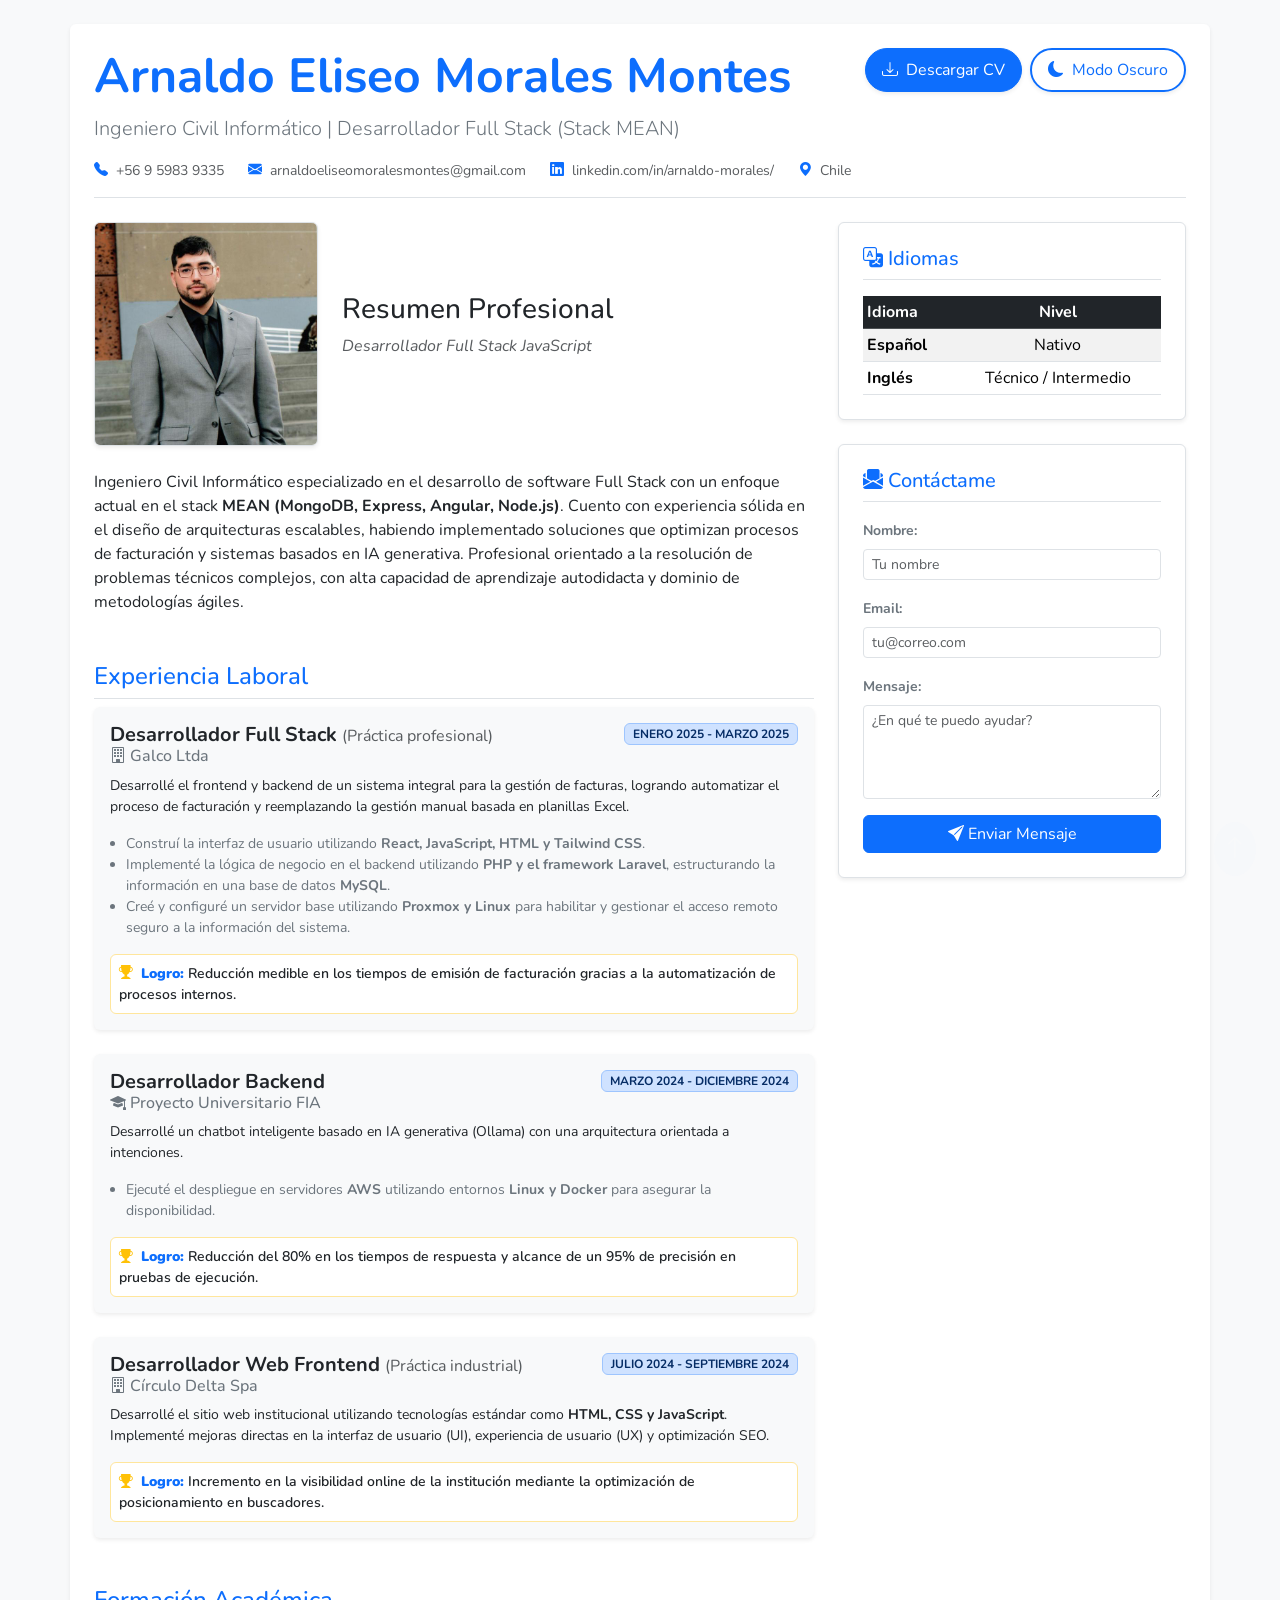
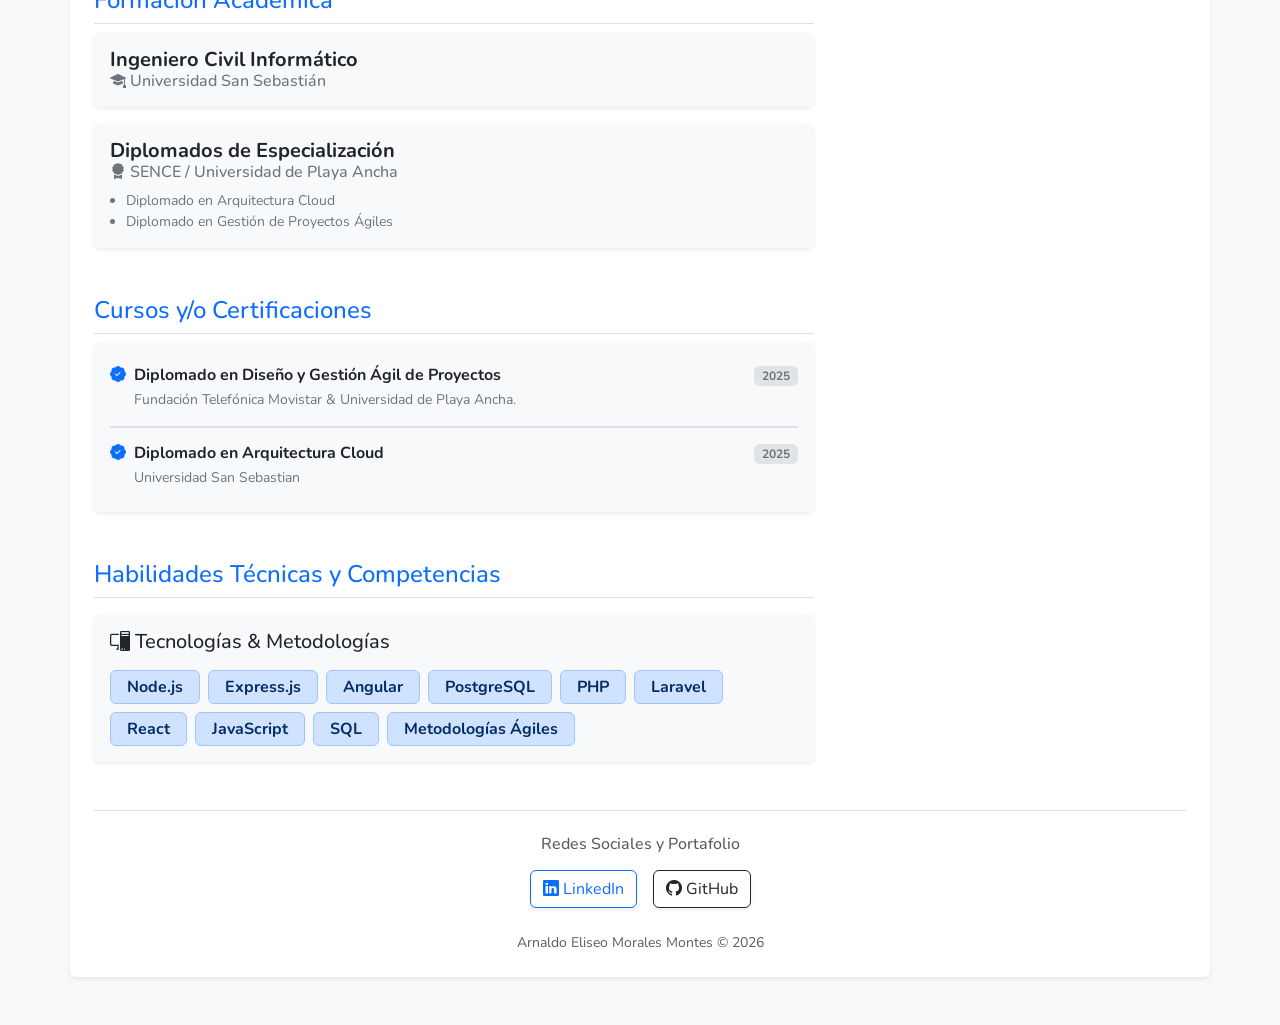
==== commit 64a017e9: "Modificacion: Narrativa Web" ====
--- a/index.html
+++ b/index.html
@@ -27,7 +27,8 @@
                     <p class="lead text-secondary mb-0">Ingeniero Civil Informático | Desarrollador Full Stack (Stack
                         MEAN)</p>
                 </div>
-                <div class="text-center text-md-end d-flex gap-2 justify-content-center justify-content-md-end flex-wrap">
+                <div
+                    class="text-center text-md-end d-flex gap-2 justify-content-center justify-content-md-end flex-wrap">
                     <button id="download-cv"
                         class="btn btn-primary d-flex align-items-center gap-2 px-3 py-2 rounded-pill shadow-sm"
                         aria-label="Descargar CV">
@@ -67,7 +68,7 @@
                         </div>
                         <div class="col-12 col-sm-8">
                             <h2 class="h3">Resumen Profesional</h2>
-                            <p class="text-muted fst-italic">Ingeniero Civil Informático & Desarrollador Full Stack</p>
+                            <p class="text-muted fst-italic">Desarrollador Full Stack JavaScript </p>
                         </div>
                     </div>
 
@@ -108,7 +109,7 @@
                                         Tailwind CSS</strong>.</li>
                                 <li>Implementé la lógica de negocio en el backend utilizando <strong>PHP y el framework
                                         Laravel</strong>, estructurando la información en una base de datos
-                                     <strong>MySQL</strong>.
+                                    <strong>MySQL</strong>.
                                 </li>
                                 <li>Creé y configuré un servidor base utilizando <strong>Proxmox y Linux</strong> para
                                     habilitar y gestionar el acceso remoto seguro a la información del sistema.</li>
@@ -236,8 +237,7 @@
                                         <span
                                             class="badge bg-secondary-subtle text-secondary px-2 py-1 small">2025</span>
                                     </div>
-                                    <p class="mb-0 small text-secondary ps-4">Fundación Telefónica Movistar &
-                                        Universidad de Playa Ancha.</p>
+                                    <p class="mb-0 small text-secondary ps-4">Universidad San Sebastian</p>
                                 </li>
                             </ul>
                         </div>
@@ -257,11 +257,11 @@
                                 <span
                                     class="badge bg-primary-subtle text-primary-emphasis fs-6 py-2 px-3 border border-primary-subtle">Angular</span>
                                 <span
-                                    class="badge bg-primary-subtle text-primary-emphasis fs-6 py-2 px-3 border border-primary-subtle">MongoDB</span>
-                                <span
-                                    class="badge bg-primary-subtle text-primary-emphasis fs-6 py-2 px-3 border border-primary-subtle">TypeScript</span>
-                                <span
-                                    class="badge bg-primary-subtle text-primary-emphasis fs-6 py-2 px-3 border border-primary-subtle">Astro</span>
+                                    class="badge bg-primary-subtle text-primary-emphasis fs-6 py-2 px-3 border border-primary-subtle">PostgreSQL</span>
+                                <span
+                                    class="badge bg-primary-subtle text-primary-emphasis fs-6 py-2 px-3 border border-primary-subtle">PHP</span>
+                                <span
+                                    class="badge bg-primary-subtle text-primary-emphasis fs-6 py-2 px-3 border border-primary-subtle">Laravel</span>
                                 <span
                                     class="badge bg-primary-subtle text-primary-emphasis fs-6 py-2 px-3 border border-primary-subtle">React</span>
                                 <span
